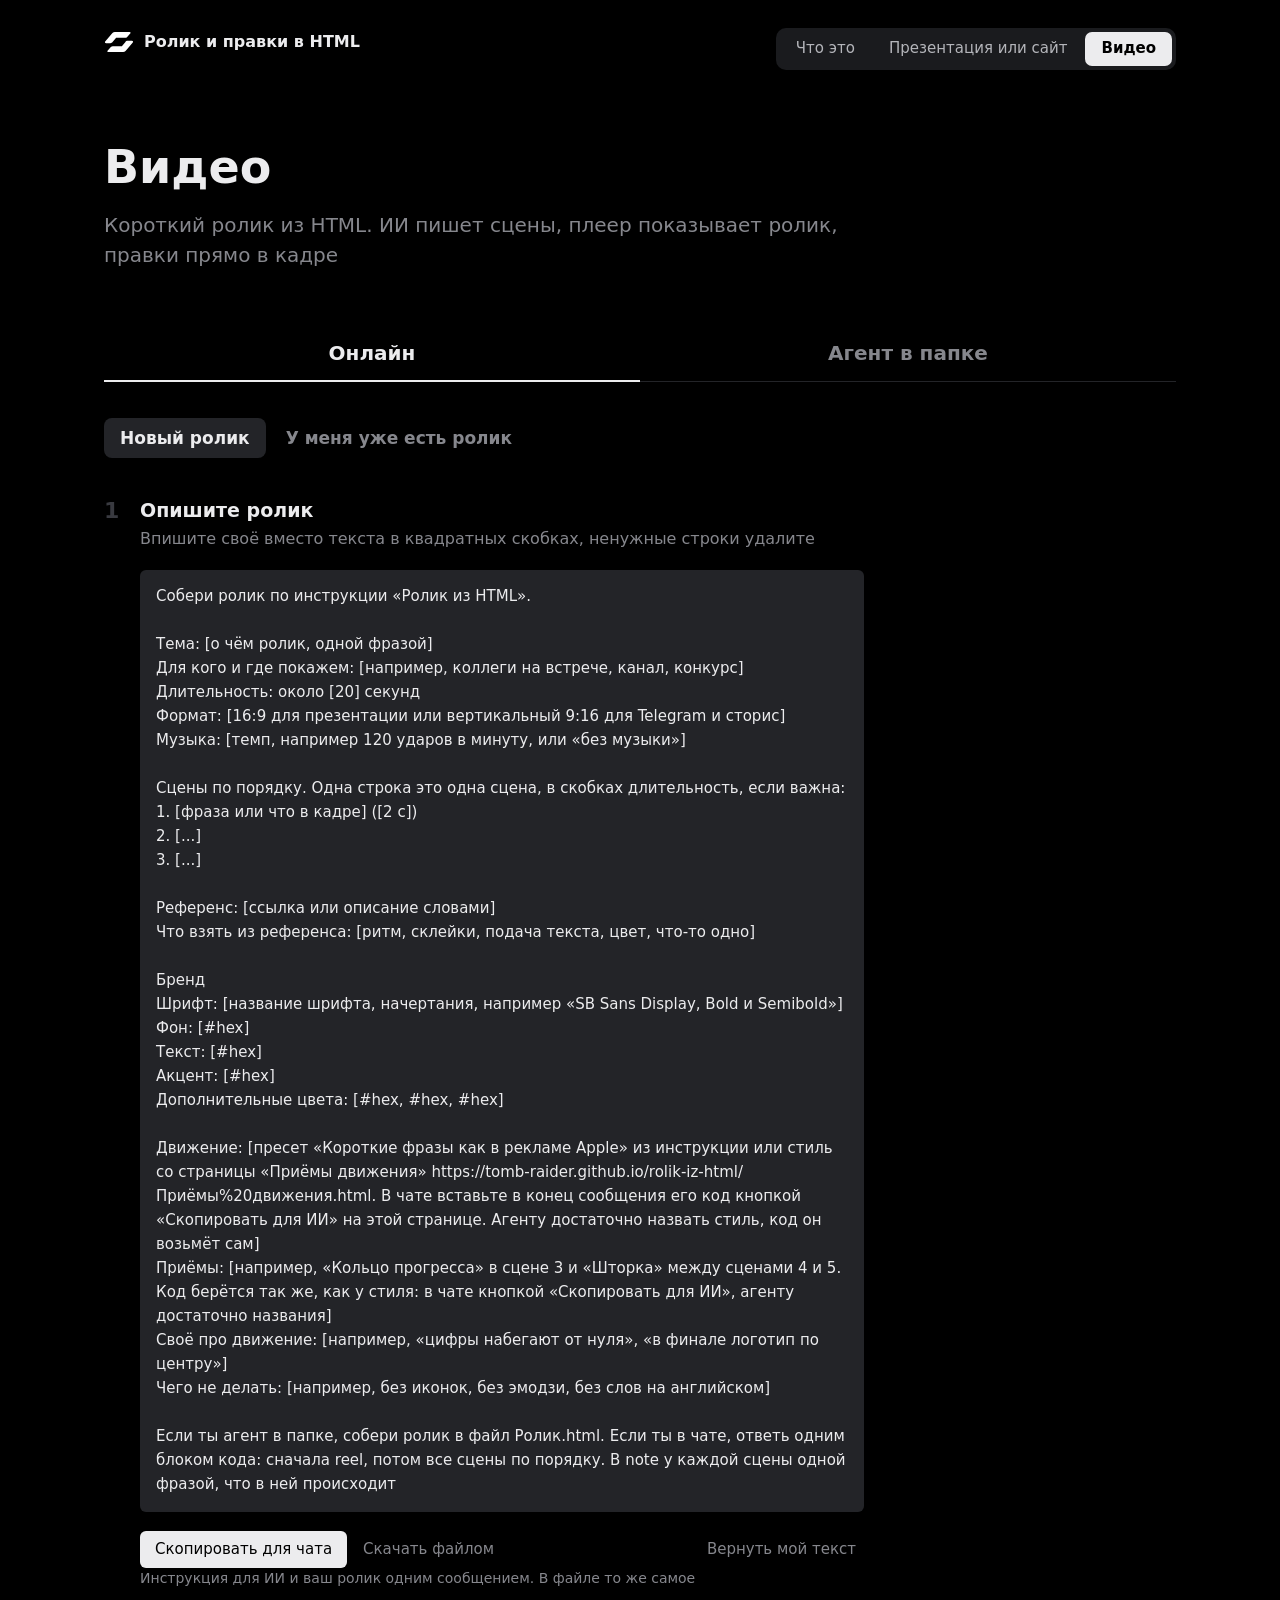
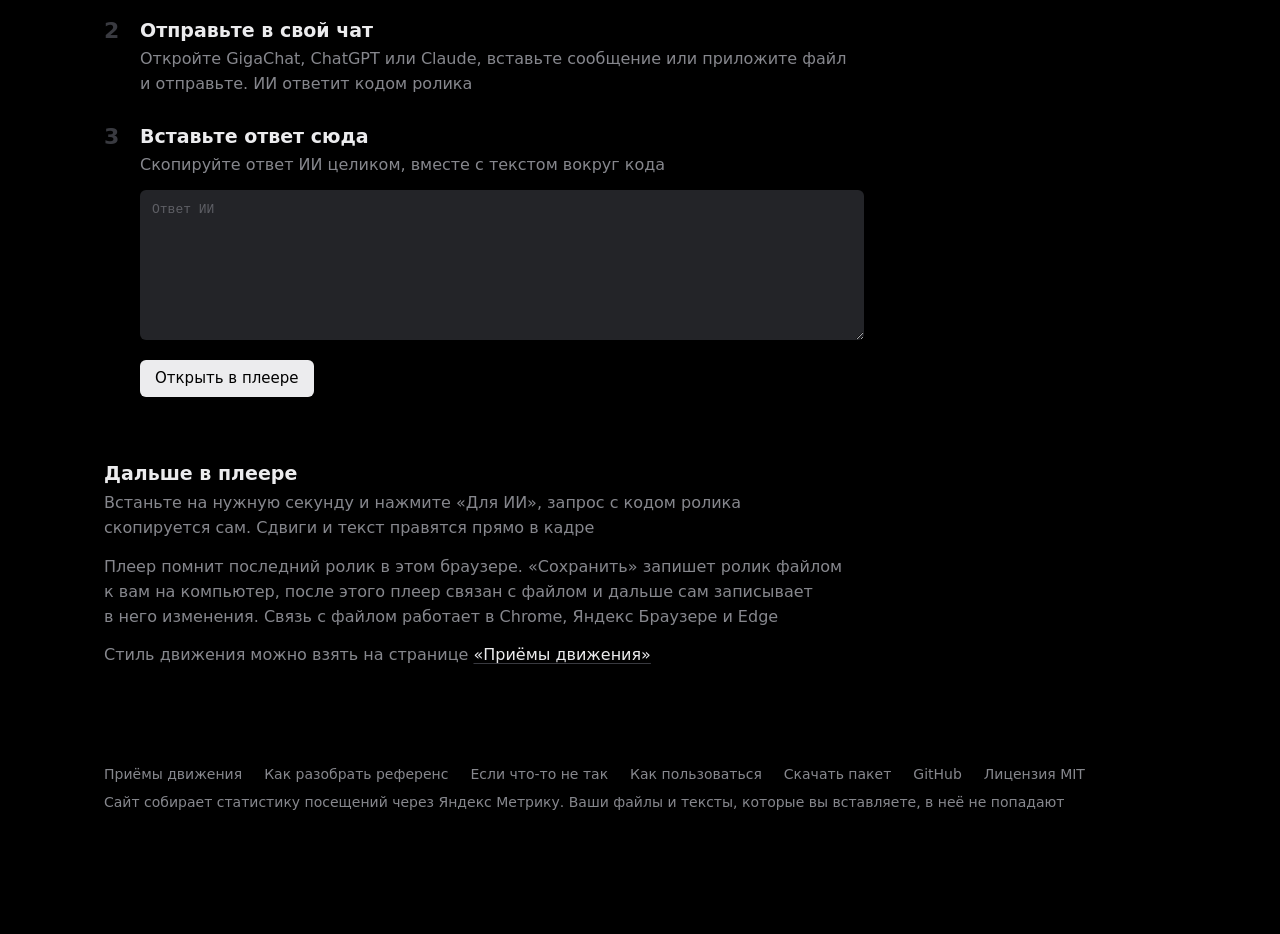
==== Видео.html @ 49406f8f "Плеер: escape вместо символа U+FFFF в регулярке" ====
<!doctype html>
<html lang="ru">
<head>
<meta charset="utf-8">
<meta name="viewport" content="width=device-width, initial-scale=1">
<title>Видео · Ролик и правки в HTML</title>
<link rel="icon" href="favicon.ico" sizes="32x32">
<link rel="icon" href="favicon.svg" type="image/svg+xml">
<!-- Яндекс Метрика: посещения, цели на главных кнопках, Вебвизор без полей ввода и имён файлов (их блоки с классом ym-hide-content).
     Внизу страницы строка о статистике, её требуют условия Метрики. В режим правок и плеер счётчик не ставить -->
<script>
(function(m,e,t,r,i,k,a){m[i]=m[i]||function(){(m[i].a=m[i].a||[]).push(arguments)};m[i].l=1*new Date();for(var j=0;j<document.scripts.length;j++){if(document.scripts[j].src===r){return;}}k=e.createElement(t),a=e.getElementsByTagName(t)[0],k.async=1,k.src=r,a.parentNode.insertBefore(k,a)})(window,document,'script','https://mc.yandex.ru/metrika/tag.js','ym');
ym(114097970,'init',{clickmap:true,trackLinks:true,accurateTrackBounce:true,webvisor:true});
(function(){
  var ID=114097970, GOALS=[
    ['[data-open]','open_files'],
    ['[data-copy-brief],[data-download],[data-copy="instr"]','copy_for_chat'],
    ['[data-copy]','agent_phrase'],
    ['[data-play],[data-pick]','reel_open'],
    ['a[href*="/archive/"]','download_package']];
  document.addEventListener('click',function(e){
    var t=e.target; if(!t||!t.closest) return;
    for(var i=0;i<GOALS.length;i++) if(t.closest(GOALS[i][0])){ ym(ID,'reachGoal',GOALS[i][1]); return }
  },true);
  document.addEventListener('dragstart',function(e){
    if(e.target&&e.target.closest&&e.target.closest('a.bm,[data-bm]')) ym(ID,'reachGoal','bookmark');
  },true);
  document.addEventListener('DOMContentLoaded',function(){
    var foot=document.querySelector('.foot'), box=foot||document.querySelector('.page,.site')||document.body;
    var p=document.createElement(foot?'span':'p');
    p.className='ym-note';
    p.innerHTML='Сайт собирает статистику посещений через <a href="https://yandex.ru/legal/confidential/" style="color:inherit">Яндекс&nbsp;Метрику</a>. Ваши файлы и&nbsp;тексты, которые вы вставляете, в&nbsp;неё не&nbsp;попадают';
    p.style.cssText=foot?'flex-basis:100%':'margin:96px 0 0;font-size:14px;color:var(--ui-mute)';
    box.appendChild(p);
  });
})();
</script>
<link rel="stylesheet" href="site.css?v=202611060423">
</head>
<body>
<div class="site">
  <header class="s-top">
    <a class="s-name" href="index.html"><img src="logo-white.svg" alt="">Ролик и&nbsp;правки в&nbsp;HTML</a>
    <nav class="seg"><a href="index.html">Что это</a><a href="Презентация.html">Презентация или сайт</a><a class="on" href="Видео.html">Видео</a></nav>
  </header>

  <h1>Видео</h1>
  <p class="lead">Короткий ролик из&nbsp;HTML. ИИ пишет сцены, плеер показывает ролик, правки прямо в&nbsp;кадре</p>

  <nav class="tabs"><a class="on" href="#online">Онлайн</a><a href="#agent">Агент в&nbsp;папке</a></nav>

  <!-- Онлайн: сначала выбор пути. Новый ролик: шаблон одним полем, ответ ИИ в плеер. Свой ролик: файл в плеер. Всё делает reel.js -->
  <section data-panel="online" class="on">
    <div class="paths"><button data-way-btn="new" class="on" aria-pressed="true">Новый ролик</button><button data-way-btn="have" aria-pressed="false">У&nbsp;меня уже есть ролик</button></div>

    <div data-way="new">
      <!-- Справа была заглушка записи экрана. Её решение 06.11: вернём вместе с записью, тогда снова обернуть шаги в .split -->
      <div>
        <ol class="steps one">
          <li><span class="n">1</span><div>
            <h3>Опишите ролик</h3>
            <p>Впишите своё вместо текста в&nbsp;квадратных скобках, ненужные строки удалите</p>
            <div class="field tpl"><textarea id="tpl" class="ym-hide-content" spellcheck="true" aria-label="Описание ролика"></textarea></div>
            <div class="row" style="margin-top:12px"><button class="btn" data-copy-brief>Скопировать для чата</button><button class="btn ghost" data-download>Скачать файлом</button><span class="grow"></span><button class="btn ghost" data-reset hidden>Вернуть шаблон</button></div>
            <p class="note">Инструкция для ИИ и&nbsp;ваш ролик одним сообщением. В&nbsp;файле то&nbsp;же самое</p>
          </div></li>
          <li><span class="n">2</span><div>
            <h3>Отправьте в&nbsp;свой чат</h3>
            <p>Откройте GigaChat, ChatGPT или Claude, вставьте сообщение или приложите файл и&nbsp;отправьте. ИИ ответит кодом ролика</p>
          </div></li>
          <li><span class="n">3</span><div>
            <h3>Вставьте ответ сюда</h3>
            <p>Скопируйте ответ ИИ целиком, вместе с&nbsp;текстом вокруг кода</p>
            <div class="field answer"><textarea id="answer" class="ym-hide-content" spellcheck="false" placeholder="Ответ ИИ"></textarea></div>
            <div class="row" style="margin-top:12px"><button class="btn" data-play>Открыть в&nbsp;плеере</button></div>
            <p class="msg" id="answerMsg" aria-live="polite"></p>
          </div></li>
        </ol>
      </div>

      <div class="after">
        <h3>Дальше в&nbsp;плеере</h3>
        <p class="mute">Встаньте на нужную секунду и&nbsp;нажмите «Для ИИ», запрос с&nbsp;кодом ролика скопируется сам. Сдвиги и&nbsp;текст правятся прямо в&nbsp;кадре</p>
        <p class="mute">Плеер помнит последний ролик в&nbsp;этом браузере. «Сохранить» запишет ролик файлом к&nbsp;вам на компьютер, после этого плеер связан с&nbsp;файлом и&nbsp;дальше сам записывает в&nbsp;него изменения. Связь с&nbsp;файлом работает в&nbsp;Chrome, Яндекс Браузере и&nbsp;Edge</p>
        <p class="mute">Стиль движения можно взять на странице <a href="https://tomb-raider.github.io/rolik-iz-html/%D0%9F%D1%80%D0%B8%D1%91%D0%BC%D1%8B%20%D0%B4%D0%B2%D0%B8%D0%B6%D0%B5%D0%BD%D0%B8%D1%8F.html">«Приёмы движения»</a></p>
      </div>
    </div>

    <div data-way="have" hidden>
      <div class="split">
        <div>
          <div class="drop">
            <p class="big">Перетащите сюда файл ролика</p>
            <div class="row"><button class="btn" data-pick>Выбрать файл</button></div>
          </div>
          <p class="msg" id="haveMsg" aria-live="polite"></p>
          <p class="ym-hide-content note" id="last" hidden>Последний открытый ролик: <a href="#"></a></p>
          <p class="note">Это HTML, который сохранил плеер. Файл остаётся в&nbsp;вашем браузере и&nbsp;в&nbsp;интернет не&nbsp;уходит</p>
        </div>
        <ol class="steps side">
          <li><span class="n">1</span><div><h3>Откройте</h3><p>Ролик откроется здесь&nbsp;же, в&nbsp;плеере</p></div></li>
          <li><span class="n">2</span><div><h3>Правьте</h3><p>На паузе нажмите <b>Правки</b> и&nbsp;тяните объекты. Двойной щелчок заходит на&nbsp;слой глубже и&nbsp;в&nbsp;текст, Esc на&nbsp;слой выше. <b>Для ИИ</b> соберёт правки в&nbsp;одно сообщение для чата</p></div></li>
          <li><span class="n">3</span><div><h3>Сохраните</h3><p>Ответ ИИ вставьте кнопкой <b>Код</b>. <b>Сохранить</b> запишет ролик файлом</p></div></li>
        </ol>
      </div>
    </div>
  </section>

  <!-- Агент в папке -->
  <section data-panel="agent">
    <div class="split">
      <div class="agent">
        <p class="mute">Для Claude Code, Codex, Cursor, GigaCode. Отправьте фразу агенту из&nbsp;папки, где будет лежать ролик</p>
        <pre class="phrase">Собери ролик по пакету github.com/Tomb-Raider/rolik-iz-html. Скачай его через git clone и сделай всё по его «Инструкции для ИИ». Ролик положи в Ролик.html и открой его в браузере. О чём ролик, напишу следующим сообщением</pre>
        <button class="btn" data-copy>Скопировать фразу</button>
      </div>
      <ol class="steps side">
        <li><span class="n">1</span><div><h3>Отправьте фразу</h3><p>Агент скачает пакет и&nbsp;прочитает инструкцию</p></div></li>
        <li><span class="n">2</span><div><h3>Опишите ролик</h3><p>Заполните шаблон на вкладке «Онлайн», нажмите «Скопировать&nbsp;для&nbsp;чата» и&nbsp;отправьте агенту вторым сообщением. Агенту подходит то&nbsp;же, что и&nbsp;чату</p></div></li>
        <li><span class="n">3</span><div><h3>Смотрите в&nbsp;плеере</h3><p>Агент соберёт Ролик.html и&nbsp;откроет его. Нажмите «Связать с&nbsp;файлом», и&nbsp;правки агента будут появляться сами</p></div></li>
      </ol>
    </div>
  </section>

  <div class="foot">
    <a href="https://tomb-raider.github.io/rolik-iz-html/%D0%9F%D1%80%D0%B8%D1%91%D0%BC%D1%8B%20%D0%B4%D0%B2%D0%B8%D0%B6%D0%B5%D0%BD%D0%B8%D1%8F.html">Приёмы движения</a>
    <a href="https://tomb-raider.github.io/rolik-iz-html/%D0%9A%D0%B0%D0%BA%20%D1%80%D0%B0%D0%B7%D0%BE%D0%B1%D1%80%D0%B0%D1%82%D1%8C%20%D1%80%D0%B5%D1%84%D0%B5%D1%80%D0%B5%D0%BD%D1%81.html">Как разобрать референс</a>
    <a href="https://tomb-raider.github.io/rolik-iz-html/%D0%95%D1%81%D0%BB%D0%B8%20%D1%87%D1%82%D0%BE-%D1%82%D0%BE%20%D0%BD%D0%B5%20%D1%82%D0%B0%D0%BA.html">Если что-то не так</a>
    <a href="https://github.com/Tomb-Raider/rolik-iz-html/blob/main/%D0%9A%D0%B0%D0%BA%20%D0%BF%D0%BE%D0%BB%D1%8C%D0%B7%D0%BE%D0%B2%D0%B0%D1%82%D1%8C%D1%81%D1%8F.md">Как пользоваться</a>
    <a href="https://github.com/Tomb-Raider/rolik-iz-html/archive/refs/heads/main.zip">Скачать пакет</a>
    <a href="https://github.com/Tomb-Raider/rolik-iz-html">GitHub</a>
    <span>Лицензия MIT</span>
  </div>
</div>
<input type="file" id="reelIn" accept=".html,.htm,image/*,font/*,.woff,.woff2,.ttf,.otf" multiple hidden>
<div id="drop">Отпустите, чтобы открыть ролик</div>
<script src="site.js?v=202611060423"></script>
<script src="reel.js?v=202611060423"></script>
</body>
</html>
---- site.css ----
/* Общий сайт двух пакетов, вариант Б (макет 04.11): сначала выбор «Презентация или сайт» или «Видео»,
   на странице каждого оба способа, онлайн и агент в папке. Фон чёрный, шрифты SB Sans, установленные на компьютере */
@font-face { font-family: "SB Sans Text"; font-weight: 400; src: local("SBSansText-Regular"), local("SB Sans Text Regular"); }
@font-face { font-family: "SB Sans Text"; font-weight: 500; src: local("SBSansText-Medium"), local("SB Sans Text Medium"); }
@font-face { font-family: "SB Sans Text"; font-weight: 600; src: local("SBSansText-Semibold"), local("SB Sans Text Semibold"); }
@font-face { font-family: "SB Sans Display Extended"; font-weight: 600; src: local("SBSansDisplay-ExtendedSemibold"), local("SB Sans Display Extended Semibold"); }
:root {
  --ui-bg: #000000; --ui-fg: #ECECEE; --ui-mute: #86878D; --ui-line: #232428; --ui-line2: #393A40;
  --tile: #111214; --blue: #3D7CFF; --pink: #FF3D8B;
  --mono: ui-monospace, SFMono-Regular, Menlo, Consolas, monospace;
  --display: "SB Sans Display Extended", "SB Sans Text", system-ui, -apple-system, "Segoe UI", Roboto, Arial, sans-serif;
}
* { box-sizing: border-box; }
html { background: var(--ui-bg); color: var(--ui-fg); }
body {
  margin: 0; background: var(--ui-bg); color: var(--ui-fg);
  font: 16px/1.55 "SB Sans Text", system-ui, -apple-system, "Segoe UI", Roboto, Arial, sans-serif;
  -webkit-font-smoothing: antialiased;
}
button { font: inherit; }

.site { max-width: 1120px; margin: 0 auto; padding: 28px 24px 120px; }
.s-top { display: flex; flex-wrap: wrap; align-items: baseline; justify-content: space-between; gap: 8px 24px; margin-bottom: 72px; }
.s-name { display: inline-flex; align-items: center; gap: 10px; color: var(--ui-fg); font-weight: 600; text-decoration: none; }
.s-name img { display: block; width: auto; height: 22px; }

/* Открыть свою папку: что открылось, список страниц, затемнение при перетаскивании (open.js) */
#picked { margin: 14px 0 0; }
#picked:empty { display: none; }
#picked p { margin: 0 0 6px; }
#picked ul { list-style: none; padding: 0; margin: 8px 0 0; }
#picked li { margin: 0 0 6px; }
#picked li a { font-weight: 600; }
#picked .warn { color: #F2C14E; }
#drop { position: fixed; inset: 0; z-index: 20; display: none; align-items: center; justify-content: center;
  background: rgba(18, 19, 22, .86); font: 600 28px/1.2 var(--display); pointer-events: none; }
#drop.on { display: flex; }
/* Вкладки сегментами: «Что это», «Презентация или сайт», «Видео» */
.seg { display: inline-flex; gap: 2px; padding: 4px; border-radius: 10px; background: #1A1B1E; font-size: 15px; }
.seg a { padding: 7px 16px; border-radius: 7px; color: #B4B5BA; text-decoration: none; text-align: center; line-height: 1.3; }
.seg a:hover { color: var(--ui-fg); }
.seg a.on { background: var(--ui-fg); color: var(--ui-bg); font-weight: 600; }

h1, h2 { font-family: var(--display); font-weight: 600; letter-spacing: 0; }
h1 { margin: 0 0 18px; font-size: 46px; line-height: 1.1; }
h2 { margin: 96px 0 12px; font-size: 28px; line-height: 1.2; scroll-margin-top: 24px; }
h3 { margin: 0 0 6px; font-size: 19px; line-height: 1.3; font-weight: 600; }
p { margin: 0 0 14px; max-width: 740px; }
a { color: var(--ui-fg); text-underline-offset: 3px; text-decoration-color: var(--ui-line2); }
.lead { max-width: 760px; margin: 0 0 20px; font-size: 20px; line-height: 1.5; color: var(--ui-mute); }
.mute { color: var(--ui-mute); }

.btn { appearance: none; display: inline-block; border: 0; border-radius: 6px; padding: 8px 15px; cursor: pointer; background: var(--ui-fg); color: var(--ui-bg); font-size: 15px; line-height: 1.4; text-decoration: none; }
.btn:hover { opacity: .9; }
.btn.ghost { background: none; color: var(--ui-mute); padding: 8px 8px; }
.btn.ghost:hover { color: var(--ui-fg); }
.row { display: flex; flex-wrap: wrap; align-items: center; gap: 6px 8px; }
/* Кнопка видом как ссылка: «Скопировать инструкцию для ИИ» */
button.link { appearance: none; border: 0; padding: 0; background: none; color: var(--ui-fg); font: inherit; cursor: pointer; text-decoration: underline; text-decoration-color: var(--ui-line2); text-underline-offset: 3px; }
button.link:hover { text-decoration-color: var(--ui-fg); }

.pair { display: grid; grid-template-columns: 1fr 1fr; gap: 48px 32px; margin: 48px 0 0; }
.pair h2 { margin: 18px 0 8px; font-size: 26px; }
.pair .row { justify-content: flex-end; }

/* Полезные материалы: название ссылкой и строка, что внутри */
.links { display: grid; grid-template-columns: repeat(3, 1fr); gap: 32px 32px; margin-top: 28px; }
.links a { display: block; text-decoration: none; }
.links b { display: block; margin-bottom: 6px; font-size: 18px; font-weight: 600; color: var(--ui-fg); text-decoration: underline; text-decoration-color: var(--ui-line2); text-underline-offset: 4px; }
.links a:hover b { text-decoration-color: var(--ui-fg); }
.links span { display: block; color: var(--ui-mute); font-size: 15px; line-height: 1.5; }
/* У «Как пользоваться», «Скачать пакет» и «GitHub» по ссылке на каждый пакет */
.links div b { text-decoration: none; }
.links .two { display: flex; flex-wrap: wrap; gap: 4px 20px; margin-top: 8px; }
.links .two a { display: inline; color: var(--ui-fg); font-size: 15px; text-decoration: underline; text-decoration-color: var(--ui-line2); text-underline-offset: 4px; }
.links .two a:hover { text-decoration-color: var(--ui-fg); }

h2.far { margin-top: 168px; }

/* Табы способов на всю ширину: «Онлайн», «Агент в папке», «Сайт в интернете» */
.tabs { display: grid; grid-auto-flow: column; grid-auto-columns: 1fr; margin: 56px 0 48px; box-shadow: inset 0 -1px 0 var(--ui-line); }
.tabs a { padding: 14px 4px 16px; color: var(--ui-mute); font: 600 20px/1.3 var(--display); text-align: center; text-decoration: none; }
.tabs a:hover { color: var(--ui-fg); }
.tabs a.on { color: var(--ui-fg); box-shadow: inset 0 -2px 0 var(--ui-fg); }
[data-panel] { display: none; }
[data-panel].on { display: block; }

/* Две колонки: слева дело (куда перетащить, поля), справа шаги или запись экрана */
.split { display: grid; grid-template-columns: minmax(0, 1.15fr) minmax(0, 1fr); gap: 48px 56px; align-items: start; }
.split .side { position: sticky; top: 24px; }

/* Шаги с номером: что будет, по порядку */
.steps { margin: 0; padding: 0; list-style: none; }
.steps li { display: grid; grid-template-columns: 36px 1fr; margin: 0 0 28px; }
.steps .n { font: 600 22px/1.2 var(--display); color: var(--ui-line2); }
.steps h3 { margin-bottom: 4px; }
.steps p { margin: 0; color: var(--ui-mute); }
.steps .or { margin-top: 10px; }
.steps.one { max-width: 760px; }   /* шаги без правой колонки, пока нет записи экрана */
.steps b { color: var(--ui-fg); font-weight: 600; }
.ws-tools .btn { margin-left: 6px; padding: 7px 14px; background: var(--ui-fg); color: var(--ui-bg); }
.ws-tools .btn:hover { background: var(--ui-fg); color: var(--ui-bg); opacity: .9; }

.drop { display: flex; flex-direction: column; align-items: center; justify-content: center; min-height: 360px; padding: 36px 24px; border-radius: 12px; background: var(--tile); color: var(--ui-mute); text-align: center; }
.drop .big { margin: 0 0 18px; color: var(--ui-fg); font: 600 22px/1.3 var(--display); }
.drop .row { justify-content: center; }
.note { margin-top: 14px; font-size: 14px; color: var(--ui-mute); }

/* Поля: шаблон ролика и ответ ИИ */
.field { margin: 12px 0 0; }
.field label { display: block; margin: 0 0 6px; font-size: 14px; color: var(--ui-mute); }
.field input, .field textarea, .field select { width: 100%; border: 0; border-radius: 6px; background: var(--ui-line); color: var(--ui-fg); padding: 10px 12px; font: inherit; resize: vertical; }
.field input::placeholder, .field textarea::placeholder { color: #5E5F65; }
.field select { appearance: none; cursor: pointer; }
.answer textarea { min-height: 150px; font: 13px/1.5 var(--mono); }

/* Видео, вкладка «Онлайн»: выбор пути, шаблон одним полем, сообщения под кнопками (reel.js) */
.paths { display: flex; flex-wrap: wrap; gap: 4px; margin: -12px 0 40px; }
.paths button { appearance: none; border: 0; border-radius: 8px; background: none; color: var(--ui-mute); padding: 9px 16px; font-size: 17px; font-weight: 600; line-height: 1.3; cursor: pointer; }
.paths button:hover { color: var(--ui-fg); }
.paths button.on { background: var(--ui-line); color: var(--ui-fg); }
[data-way][hidden] { display: none; }
.tpl { margin-top: 18px; }
.tpl textarea { min-height: 240px; padding: 14px 16px; font-size: 15px; line-height: 1.6; resize: none; overflow: hidden; }
.row .grow { flex: 1; }
.msg { margin: 12px 0 0; color: #F2C14E; }
.msg:empty { display: none; }
.msg a { color: inherit; }
@media (max-width: 640px) {
  .paths { flex-wrap: nowrap; gap: 2px; margin: -16px 0 32px; }
  .paths button { padding: 8px 11px; font-size: 15px; white-space: nowrap; }
  .tpl textarea { max-height: 64vh; padding: 12px 14px; overflow: auto; }
}
/* Заглушка записи экрана, сейчас не стоит на странице. Вернётся вместе с записью */
.rec { display: flex; align-items: center; justify-content: center; aspect-ratio: 16 / 10; padding: 24px; border-radius: 12px; background: var(--tile); color: var(--ui-mute); text-align: center; font-size: 15px; }
.after { margin-top: 64px; }
.fmt { display: flex; flex-wrap: wrap; gap: 2px; }
.fmt button { appearance: none; border: 0; border-radius: 6px; background: none; color: var(--ui-mute); padding: 7px 12px; cursor: pointer; }
.fmt button.on { background: var(--ui-line); color: var(--ui-fg); }
.bm { display: inline-block; padding: 7px 14px; border-radius: 6px; background: var(--ui-line); color: var(--ui-fg); text-decoration: none; font-size: 15px; cursor: grab; }
pre.phrase { max-width: 760px; margin: 10px 0 10px; padding: 16px 18px; border-radius: 8px; background: var(--ui-line); font: 14px/1.55 var(--mono); white-space: pre-wrap; overflow-wrap: anywhere; }
.agent { max-width: 760px; margin-top: 28px; }
.foot { display: flex; flex-wrap: wrap; gap: 6px 22px; margin-top: 96px; font-size: 14px; color: var(--ui-mute); }
.foot a { color: var(--ui-mute); text-decoration: none; }
.foot a:hover { color: var(--ui-fg); }

/* Живые примеры. Режим правок: блок едет и прилипает к краю заголовка. Ролик: пресет Apple, его рисует site.js */
.ex { position: relative; overflow: hidden; aspect-ratio: 16 / 9; border-radius: 4px; background: #0B0D10; container-type: inline-size; }
.ex-bar { position: absolute; left: 0; bottom: 0; height: 2px; width: 0; background: rgba(255, 255, 255, .3); }

.sl { position: absolute; inset: 0; background: #F2F2F4; color: #16171A; }
.sl-t { position: absolute; left: 8%; top: 11%; font: 600 5cqw/1.1 var(--display); }
.sl-img { position: absolute; left: 8%; top: 32%; width: 34%; height: 46%; border-radius: 1cqw; background: #8FB4FF; outline: .35cqw solid var(--blue); outline-offset: .5cqw; animation: slmove 6s infinite ease-in-out; }
@keyframes slmove { 0%, 14% { left: 17%; } 44% { left: 9%; } 50%, 80% { left: 8%; } 100% { left: 17%; } }
.sl-guide { position: absolute; left: calc(8% - .15cqw); top: 5%; bottom: 5%; width: .3cqw; background: var(--pink); opacity: 0; animation: guide 6s infinite; }
@keyframes guide { 0%, 47% { opacity: 0; } 50%, 78% { opacity: 1; } 82%, 100% { opacity: 0; } }
.sl-txt { position: absolute; left: 52%; top: 34%; width: 38%; height: 2.6cqw; border-radius: .6cqw; background: #C9CBD1; }
.sl-txt.s2 { top: 44%; width: 30%; }
.sl-txt.s3 { top: 54%; width: 34%; }
.sl-bar { position: absolute; left: 50%; bottom: 5%; transform: translateX(-50%); display: flex; gap: 2.4cqw; padding: 1.3cqw 2.6cqw; border-radius: 99px; background: #17181B; color: #ECECEE; font: 500 1.9cqw/1 "SB Sans Text", system-ui, sans-serif; white-space: nowrap; }
.sl-bar b { font-weight: 600; }

/* Пример на главной: три курсора правят слайд одновременно, круг 8 с.
   Синий тянет картинку к краю заголовка, зелёный правит заголовок, оранжевый оставляет замечание */
.demo { --a: #3D7CFF; --b: #1FA855; --c: #FF7A1A; }
.demo .sl-t { white-space: nowrap; }
.demo .t-old { animation: t-old 8s infinite; border-radius: .4cqw; }
.demo .t-new { position: absolute; left: 0; top: 0; opacity: 0; animation: t-new 8s infinite; }
.demo .caret { display: inline-block; width: .3cqw; height: 1em; margin-left: .3cqw; vertical-align: -0.12em; background: var(--b); animation: caret 8s infinite; }
@keyframes t-old { 0%, 17% { opacity: 1; background: transparent; } 18%, 27% { opacity: 1; background: rgba(31, 168, 85, .28); } 27.5%, 92% { opacity: 0; } 94%, 100% { opacity: 1; background: transparent; } }
@keyframes t-new { 0%, 27% { opacity: 0; } 27.5%, 92% { opacity: 1; } 94%, 100% { opacity: 0; } }
@keyframes caret { 0%, 27% { opacity: 0; } 27.5%, 31% { opacity: 1; } 32%, 35% { opacity: 0; } 36%, 40% { opacity: 1; } 41%, 100% { opacity: 0; } }

.demo .sl-img { outline-color: transparent; animation: demo-move 8s infinite ease-in-out, demo-sel 8s infinite; }
@keyframes demo-move { 0%, 10% { left: 17%; } 26% { left: 9%; } 27.5%, 92% { left: 8%; } 100% { left: 17%; } }
@keyframes demo-sel { 0%, 7% { outline-color: transparent; } 8%, 32% { outline-color: var(--a); } 33%, 100% { outline-color: transparent; } }
.demo .sl-guide { animation: demo-guide 8s infinite; }
@keyframes demo-guide { 0%, 27% { opacity: 0; } 27.5%, 44% { opacity: 1; } 47%, 100% { opacity: 0; } }

.demo .sl-txt.s2 { outline: .3cqw solid transparent; outline-offset: .5cqw; animation: demo-mark 8s infinite; }
@keyframes demo-mark { 0%, 32% { outline-color: transparent; } 32.5%, 92% { outline-color: var(--c); } 94%, 100% { outline-color: transparent; } }
.sl-note { position: absolute; left: 84%; top: 42.5%; padding: .7cqw 1.2cqw; border-radius: 1cqw 1cqw 1cqw .2cqw; background: var(--c); color: #fff; font: 600 1.7cqw/1 "SB Sans Text", system-ui, sans-serif; opacity: 0; transform-origin: 0 0; animation: demo-note 8s infinite; }
@keyframes demo-note { 0%, 33% { opacity: 0; transform: scale(.6); } 35%, 92% { opacity: 1; transform: none; } 94%, 100% { opacity: 0; } }

.cur { position: absolute; z-index: 3; width: 2.6cqw; height: 2.6cqw; }
.cur svg { display: block; width: 100%; height: 100%; overflow: visible; }
.cur path { stroke: #fff; stroke-width: 1.2; stroke-linejoin: round; }
.cur em { position: absolute; left: 1.9cqw; top: 2.1cqw; padding: .45cqw .8cqw; border-radius: .6cqw; color: #fff; font: 600 1.45cqw/1 "SB Sans Text", system-ui, sans-serif; font-style: normal; white-space: nowrap; }
.cur-a path { fill: var(--a); } .cur-a em { background: var(--a); }
.cur-b path { fill: var(--b); } .cur-b em { background: var(--b); }
.cur-c path { fill: var(--c); } .cur-c em { background: var(--c); }
.cur-a { animation: cur-a 8s infinite ease-in-out; }
.cur-b { animation: cur-b 8s infinite ease-in-out; }
.cur-c { animation: cur-c 8s infinite ease-in-out; }
.cur-a svg { animation: press-a 8s infinite; }
.cur-b svg { animation: press-b 8s infinite; }
.cur-c svg { animation: press-c 8s infinite; }
@keyframes cur-a { 0% { left: 58%; top: 92%; } 8%, 10% { left: 31%; top: 56%; } 26% { left: 23%; top: 56%; } 27.5%, 32% { left: 22%; top: 56%; } 45%, 90% { left: 45%; top: 64%; } 100% { left: 58%; top: 92%; } }
@keyframes press-a { 0%, 9% { transform: none; } 10%, 27.5% { transform: scale(.82); } 29%, 100% { transform: none; } }
@keyframes cur-b { 0% { left: 92%; top: 6%; } 15%, 27.5% { left: 34%; top: 15%; } 45%, 90% { left: 56%; top: 24%; } 100% { left: 92%; top: 6%; } }
@keyframes press-b { 0%, 16% { transform: none; } 16.5% { transform: scale(.82); } 17% { transform: none; } 17.5% { transform: scale(.82); } 18%, 100% { transform: none; } }
@keyframes cur-c { 0% { left: 96%; top: 78%; } 30%, 33% { left: 70%; top: 45%; } 50%, 90% { left: 86%; top: 70%; } 100% { left: 96%; top: 78%; } }
@keyframes press-c { 0%, 32% { transform: none; } 32.5% { transform: scale(.82); } 33.5%, 100% { transform: none; } }

.sl-bar .cnt { position: relative; display: inline-block; min-width: 2.2cqw; padding: 0 .5cqw; border-radius: 99px; background: #2E2F34; text-align: center; }
.sl-bar .cnt i { font-style: normal; opacity: 0; }
.sl-bar .cnt .n0 { position: relative; animation: n0 8s infinite; }
.sl-bar .cnt .n2, .sl-bar .cnt .n3 { position: absolute; left: 0; right: 0; }
.sl-bar .cnt .n2 { animation: n2 8s infinite; }
.sl-bar .cnt .n3 { animation: n3 8s infinite; }
@keyframes n0 { 0%, 27% { opacity: 1; } 27.5%, 92% { opacity: 0; } 94%, 100% { opacity: 1; } }
@keyframes n2 { 0%, 27% { opacity: 0; } 27.5%, 32% { opacity: 1; } 32.5%, 100% { opacity: 0; } }
@keyframes n3 { 0%, 32% { opacity: 0; } 32.5%, 92% { opacity: 1; } 94%, 100% { opacity: 0; } }

/* Пример ролика: пресет «Короткие фразы как в рекламе Apple». Строки рисует site.js по времени, как плеер */
.ex-apple .line { position: absolute; inset: 0; display: flex; align-items: center; justify-content: center; color: #fff;
  font: 600 7.4cqw/1.25 var(--display); letter-spacing: -0.015em; white-space: nowrap; }
.ex-apple .add { display: flex; justify-content: flex-end; overflow: hidden; }
.ex-apple .add > span { flex: none; }

/* Окно работы: так откроется страница или ролик после «Открыть папку» и «Вставить ответ ИИ» */
.ws { max-width: 1120px; margin: 0 auto; padding: 18px 24px 64px; }
.ws-top { display: flex; flex-wrap: wrap; align-items: center; justify-content: space-between; gap: 8px 16px; margin-bottom: 18px; font-size: 14px; color: var(--ui-mute); }
.ws-top b { color: var(--ui-fg); font-weight: 600; font-size: 15px; }
.ws-tools { display: flex; flex-wrap: wrap; gap: 2px 4px; align-items: center; }
.ws-tools button, .ws-tools a { appearance: none; border: 0; background: none; color: var(--ui-mute); padding: 6px 8px; border-radius: 6px; cursor: pointer; text-decoration: none; }
.ws-tools button:hover, .ws-tools a:hover { color: var(--ui-fg); background: var(--ui-line); }
.ws .ex { max-width: 960px; margin: 0 auto; }
.ws-cap { display: flex; flex-wrap: wrap; justify-content: center; gap: 2px 4px; width: fit-content; max-width: 100%; margin: 20px auto 0; padding: 6px 10px; border-radius: 22px; background: #17181B; font-size: 14px; }
.ws-cap button { appearance: none; border: 0; background: none; color: var(--ui-mute); padding: 6px 9px; border-radius: 14px; cursor: pointer; }
.ws-cap button:hover { color: var(--ui-fg); background: var(--ui-line); }
.ws-cap .main { color: var(--ui-fg); }
.ws-cap .name { color: var(--ui-fg); font-weight: 600; padding: 6px 9px; }
.tl { position: relative; display: flex; gap: 3px; max-width: 960px; margin: 14px auto 0; }
.tl i { flex: 1; padding: 8px 10px; border-radius: 4px; background: var(--ui-line); color: var(--ui-mute); font-style: normal; font-size: 13px; }
.tl .head { position: absolute; top: -5px; bottom: -5px; left: 0; width: 2px; padding: 0; background: #fff; }
.ws-note { max-width: 960px; margin: 14px auto 0; font-size: 14px; color: var(--ui-mute); }

.toast { position: fixed; left: 50%; bottom: 24px; z-index: 10; transform: translate(-50%, 12px); max-width: min(560px, calc(100vw - 32px)); padding: 11px 16px; border-radius: 8px; background: #2A2B30; color: var(--ui-fg); font-size: 14px; opacity: 0; pointer-events: none; transition: opacity .2s, transform .2s; }
.toast.on { opacity: 1; transform: translate(-50%, 0); }

@media (max-width: 640px) {
  .site { padding: 20px 16px 96px; }
  .ws { padding: 16px 16px 48px; }
  .s-top { margin-bottom: 44px; }
  h1 { font-size: 34px; }
  h2 { font-size: 25px; margin-top: 72px; }
  .lead { font-size: 18px; }
  .pair { grid-template-columns: 1fr; }
  .pair .row { justify-content: flex-start; }
  .links { grid-template-columns: 1fr; gap: 24px; }
  .seg { display: flex; width: 100%; font-size: 14px; }
  .seg a { flex: 1; padding: 7px 8px; }
  h2.far { margin-top: 112px; }
  .tabs a { font-size: 15px; padding: 12px 2px 14px; }
  .split { grid-template-columns: 1fr; }
  .split .side { position: static; }
  .drop { min-height: 220px; }
}
@media (min-width: 641px) and (max-width: 900px) {
  .links { grid-template-columns: 1fr 1fr; }
}
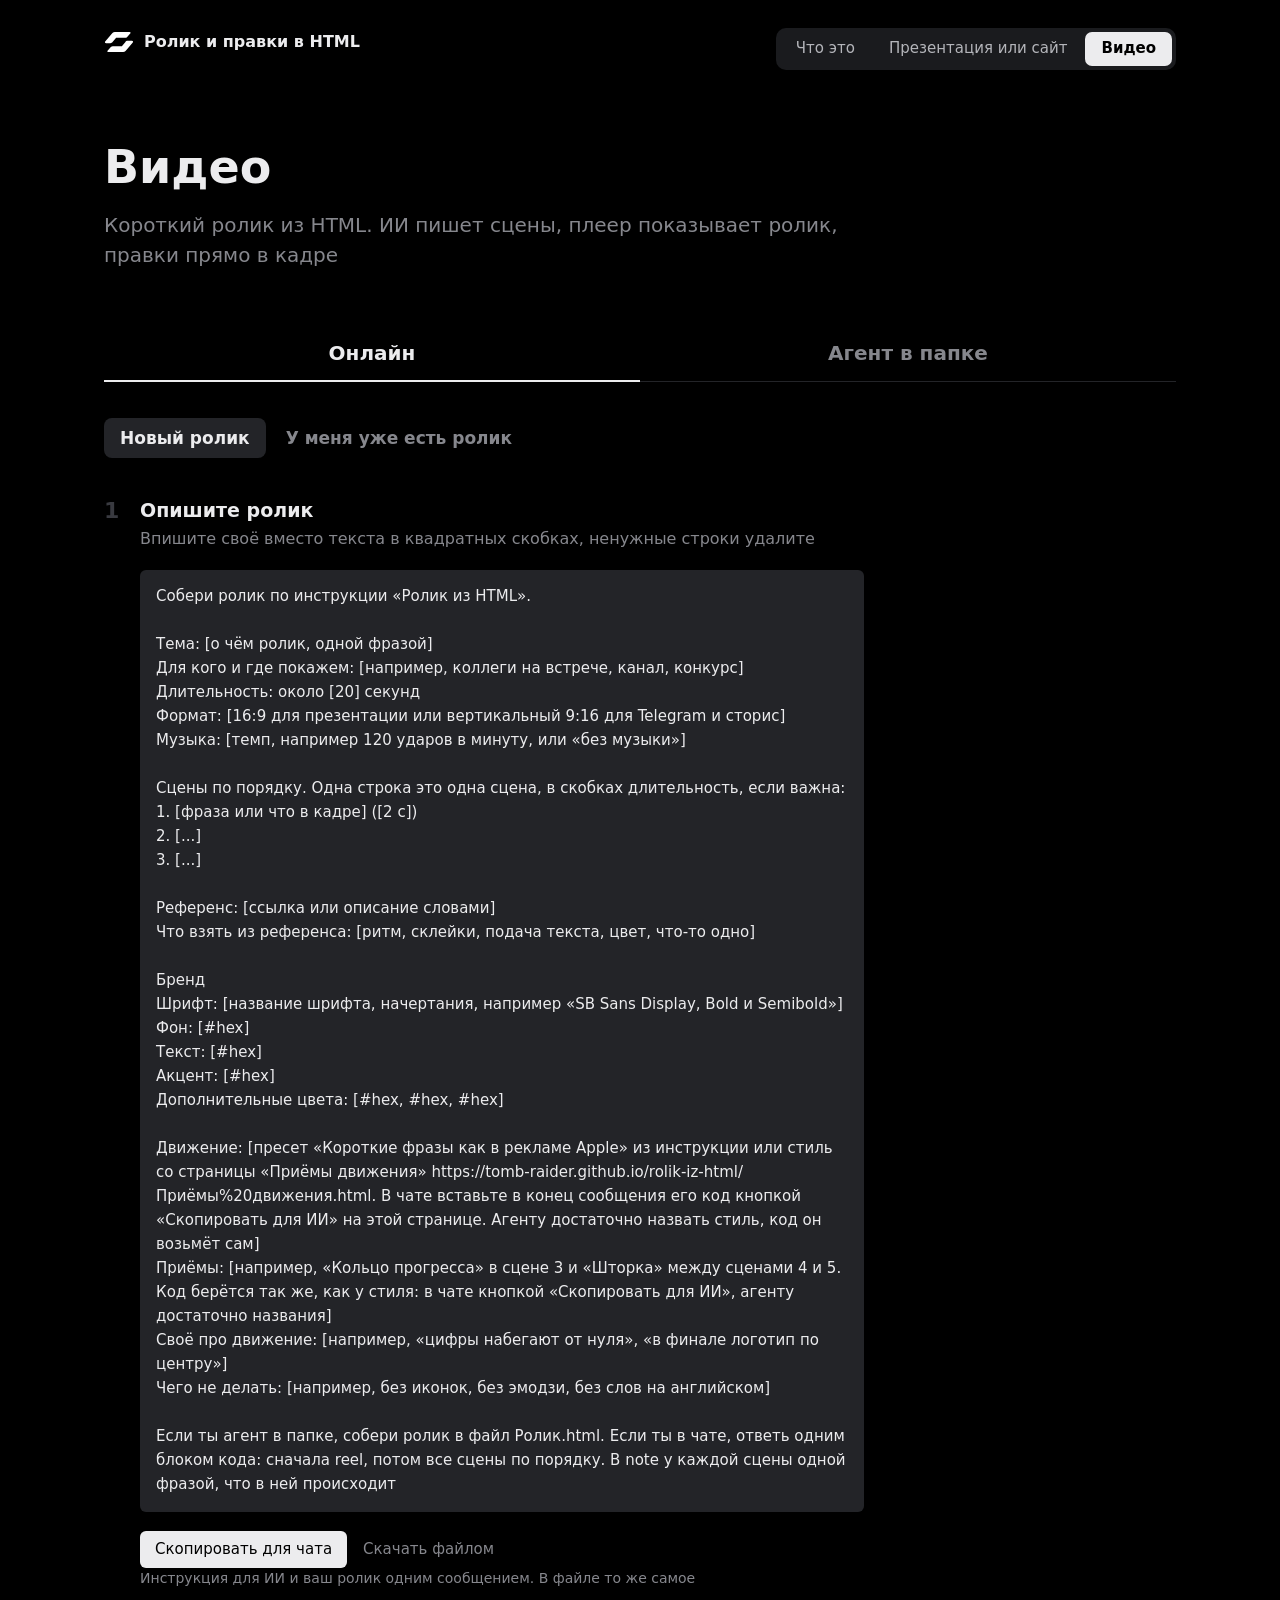
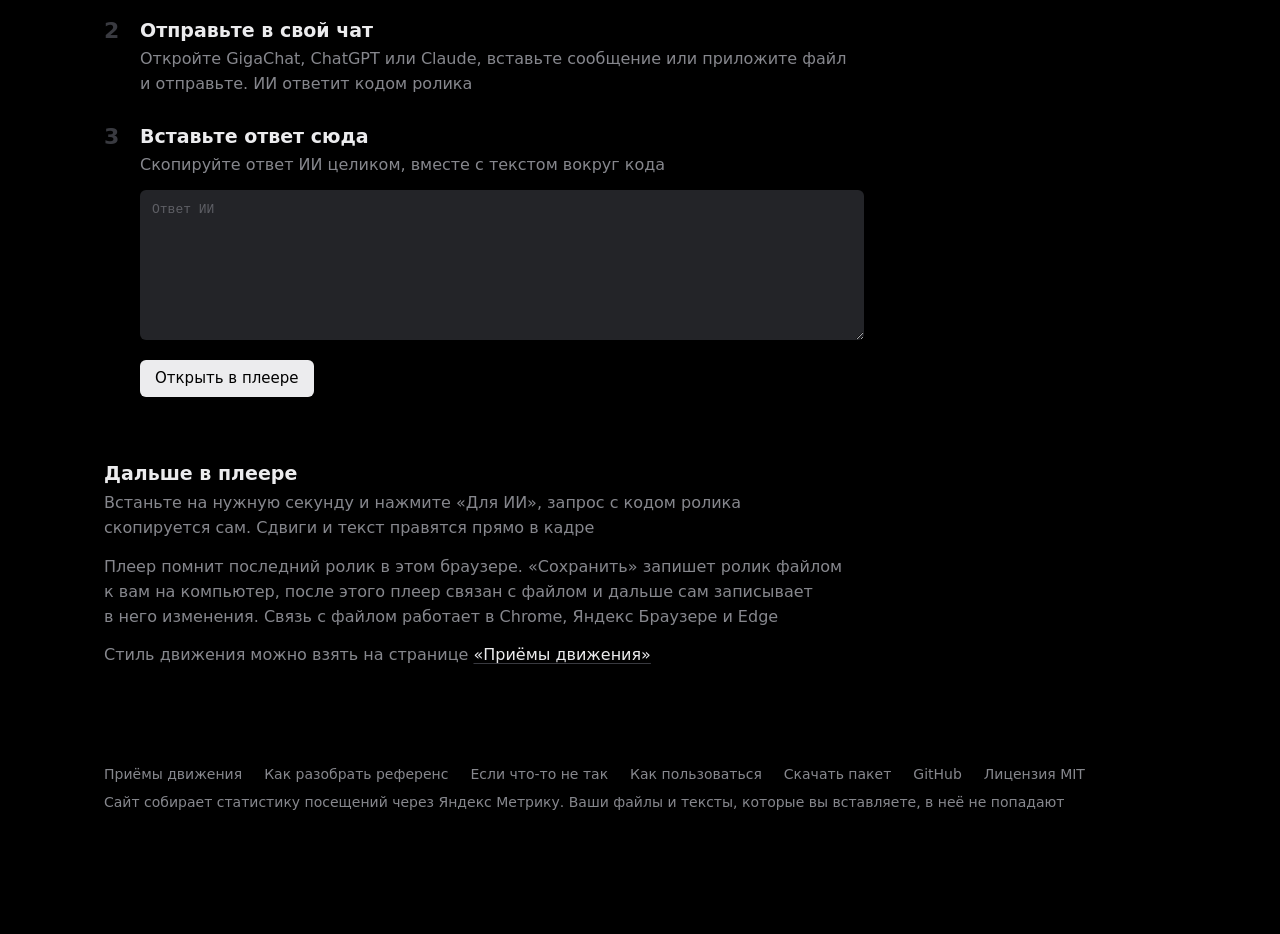
==== commit b57e98e2: "Доделки по перепроверке: скрытые кнопки не видны, закладка без ложного сообщения, свежие плеер и реж" ====
--- a/Видео.html
+++ b/Видео.html
@@ -35,7 +35,7 @@
   });
 })();
 </script>
-<link rel="stylesheet" href="site.css?v=202611060423">
+<link rel="stylesheet" href="site.css?v=202611060539">
 </head>
 <body>
 <div class="site">
@@ -134,7 +134,7 @@
 </div>
 <input type="file" id="reelIn" accept=".html,.htm,image/*,font/*,.woff,.woff2,.ttf,.otf" multiple hidden>
 <div id="drop">Отпустите, чтобы открыть ролик</div>
-<script src="site.js?v=202611060423"></script>
-<script src="reel.js?v=202611060423"></script>
+<script src="site.js?v=202611060539"></script>
+<script src="reel.js?v=202611060539"></script>
 </body>
 </html>
--- a/site.css
+++ b/site.css
@@ -11,6 +11,8 @@
   --display: "SB Sans Display Extended", "SB Sans Text", system-ui, -apple-system, "Segoe UI", Roboto, Arial, sans-serif;
 }
 * { box-sizing: border-box; }
+/* Атрибут hidden скрывает всегда, даже у кнопок и блоков со своим display */
+[hidden] { display: none !important; }
 html { background: var(--ui-bg); color: var(--ui-fg); }
 body {
   margin: 0; background: var(--ui-bg); color: var(--ui-fg);
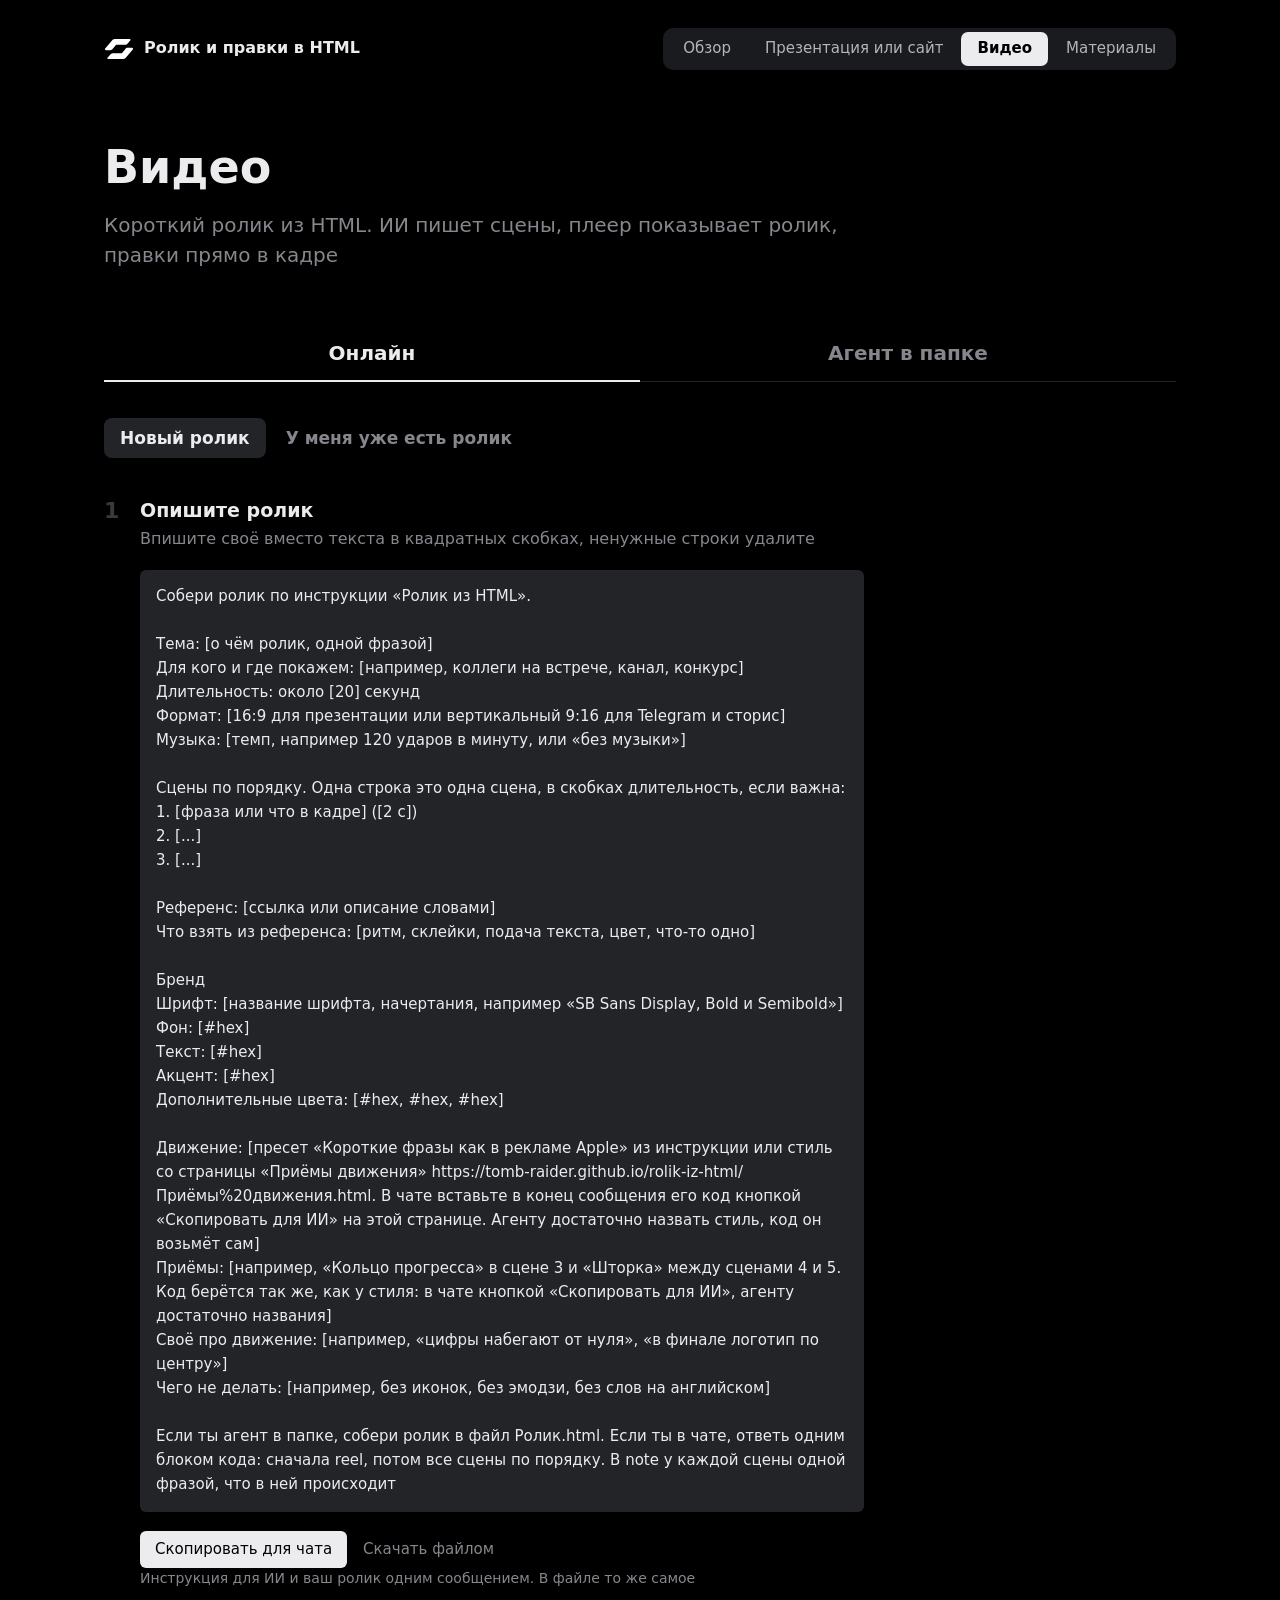
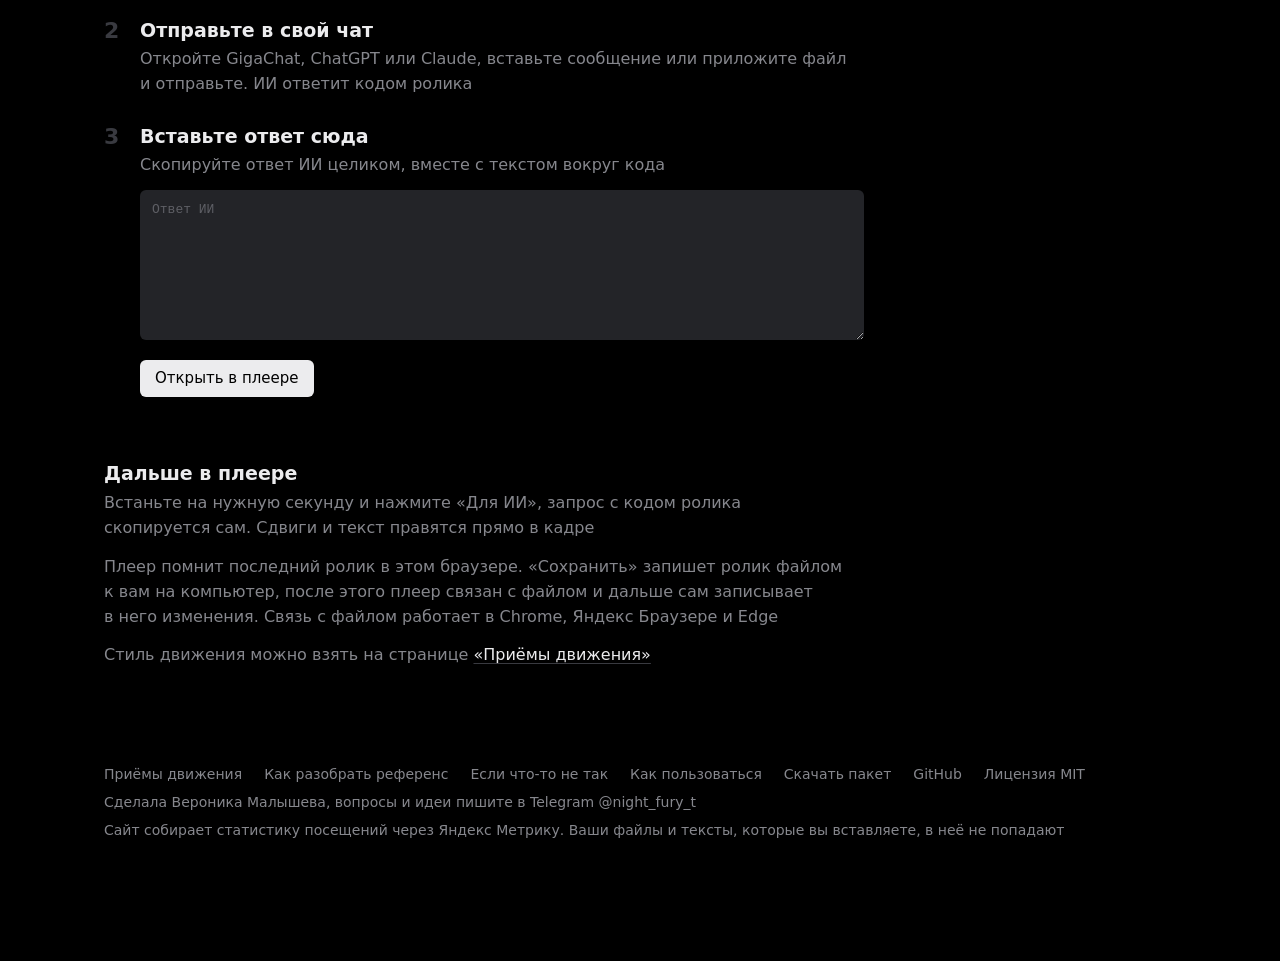
==== commit 8a787cf0: "Сквозная шапка с Материалами, закладка со схемой, авторский надзор, контакты, крестик выхода в режим" ====
--- a/Видео.html
+++ b/Видео.html
@@ -35,13 +35,13 @@
   });
 })();
 </script>
-<link rel="stylesheet" href="site.css?v=202611060539">
+<link rel="stylesheet" href="site.css?v=202611061317">
 </head>
 <body>
 <div class="site">
   <header class="s-top">
     <a class="s-name" href="index.html"><img src="logo-white.svg" alt="">Ролик и&nbsp;правки в&nbsp;HTML</a>
-    <nav class="seg"><a href="index.html">Что это</a><a href="Презентация.html">Презентация или сайт</a><a class="on" href="Видео.html">Видео</a></nav>
+    <nav class="seg"><a href="index.html">Обзор</a><a href="Презентация.html">Презентация или&nbsp;сайт</a><a class="on" href="Видео.html">Видео</a><a href="%D0%9F%D1%80%D0%B8%D1%91%D0%BC%D1%8B%20%D0%B4%D0%B2%D0%B8%D0%B6%D0%B5%D0%BD%D0%B8%D1%8F.html">Материалы</a></nav>
   </header>
 
   <h1>Видео</h1>
@@ -82,7 +82,7 @@
         <h3>Дальше в&nbsp;плеере</h3>
         <p class="mute">Встаньте на нужную секунду и&nbsp;нажмите «Для ИИ», запрос с&nbsp;кодом ролика скопируется сам. Сдвиги и&nbsp;текст правятся прямо в&nbsp;кадре</p>
         <p class="mute">Плеер помнит последний ролик в&nbsp;этом браузере. «Сохранить» запишет ролик файлом к&nbsp;вам на компьютер, после этого плеер связан с&nbsp;файлом и&nbsp;дальше сам записывает в&nbsp;него изменения. Связь с&nbsp;файлом работает в&nbsp;Chrome, Яндекс Браузере и&nbsp;Edge</p>
-        <p class="mute">Стиль движения можно взять на странице <a href="https://tomb-raider.github.io/rolik-iz-html/%D0%9F%D1%80%D0%B8%D1%91%D0%BC%D1%8B%20%D0%B4%D0%B2%D0%B8%D0%B6%D0%B5%D0%BD%D0%B8%D1%8F.html">«Приёмы движения»</a></p>
+        <p class="mute">Стиль движения можно взять на странице <a href="%D0%9F%D1%80%D0%B8%D1%91%D0%BC%D1%8B%20%D0%B4%D0%B2%D0%B8%D0%B6%D0%B5%D0%BD%D0%B8%D1%8F.html">«Приёмы движения»</a></p>
       </div>
     </div>
 
@@ -115,7 +115,7 @@
         <button class="btn" data-copy>Скопировать фразу</button>
       </div>
       <ol class="steps side">
-        <li><span class="n">1</span><div><h3>Отправьте фразу</h3><p>Агент скачает пакет и&nbsp;прочитает инструкцию</p></div></li>
+        <li><span class="n">1</span><div><h3>Отправьте фразу</h3><p>Агент скачает пакет и&nbsp;прочитает инструкцию. На&nbsp;Mac при первом скачивании система может предложить поставить инструменты разработчика, согласитесь</p></div></li>
         <li><span class="n">2</span><div><h3>Опишите ролик</h3><p>Заполните шаблон на вкладке «Онлайн», нажмите «Скопировать&nbsp;для&nbsp;чата» и&nbsp;отправьте агенту вторым сообщением. Агенту подходит то&nbsp;же, что и&nbsp;чату</p></div></li>
         <li><span class="n">3</span><div><h3>Смотрите в&nbsp;плеере</h3><p>Агент соберёт Ролик.html и&nbsp;откроет его. Нажмите «Связать с&nbsp;файлом», и&nbsp;правки агента будут появляться сами</p></div></li>
       </ol>
@@ -123,18 +123,19 @@
   </section>
 
   <div class="foot">
-    <a href="https://tomb-raider.github.io/rolik-iz-html/%D0%9F%D1%80%D0%B8%D1%91%D0%BC%D1%8B%20%D0%B4%D0%B2%D0%B8%D0%B6%D0%B5%D0%BD%D0%B8%D1%8F.html">Приёмы движения</a>
-    <a href="https://tomb-raider.github.io/rolik-iz-html/%D0%9A%D0%B0%D0%BA%20%D1%80%D0%B0%D0%B7%D0%BE%D0%B1%D1%80%D0%B0%D1%82%D1%8C%20%D1%80%D0%B5%D1%84%D0%B5%D1%80%D0%B5%D0%BD%D1%81.html">Как разобрать референс</a>
-    <a href="https://tomb-raider.github.io/rolik-iz-html/%D0%95%D1%81%D0%BB%D0%B8%20%D1%87%D1%82%D0%BE-%D1%82%D0%BE%20%D0%BD%D0%B5%20%D1%82%D0%B0%D0%BA.html">Если что-то не так</a>
+    <a href="%D0%9F%D1%80%D0%B8%D1%91%D0%BC%D1%8B%20%D0%B4%D0%B2%D0%B8%D0%B6%D0%B5%D0%BD%D0%B8%D1%8F.html">Приёмы движения</a>
+    <a href="%D0%9A%D0%B0%D0%BA%20%D1%80%D0%B0%D0%B7%D0%BE%D0%B1%D1%80%D0%B0%D1%82%D1%8C%20%D1%80%D0%B5%D1%84%D0%B5%D1%80%D0%B5%D0%BD%D1%81.html">Как разобрать референс</a>
+    <a href="%D0%95%D1%81%D0%BB%D0%B8%20%D1%87%D1%82%D0%BE-%D1%82%D0%BE%20%D0%BD%D0%B5%20%D1%82%D0%B0%D0%BA.html">Если что-то не так</a>
     <a href="https://github.com/Tomb-Raider/rolik-iz-html/blob/main/%D0%9A%D0%B0%D0%BA%20%D0%BF%D0%BE%D0%BB%D1%8C%D0%B7%D0%BE%D0%B2%D0%B0%D1%82%D1%8C%D1%81%D1%8F.md">Как пользоваться</a>
     <a href="https://github.com/Tomb-Raider/rolik-iz-html/archive/refs/heads/main.zip">Скачать пакет</a>
     <a href="https://github.com/Tomb-Raider/rolik-iz-html">GitHub</a>
     <span>Лицензия MIT</span>
+    <span class="who">Сделала Вероника Малышева, вопросы и&nbsp;идеи пишите в&nbsp;<a href="https://t.me/night_fury_t">Telegram @night_fury_t</a></span>
   </div>
 </div>
 <input type="file" id="reelIn" accept=".html,.htm,image/*,font/*,.woff,.woff2,.ttf,.otf" multiple hidden>
 <div id="drop">Отпустите, чтобы открыть ролик</div>
-<script src="site.js?v=202611060539"></script>
-<script src="reel.js?v=202611060539"></script>
+<script src="site.js?v=202611061317"></script>
+<script src="reel.js?v=202611061317"></script>
 </body>
 </html>
--- a/site.css
+++ b/site.css
@@ -22,7 +22,7 @@
 button { font: inherit; }
 
 .site { max-width: 1120px; margin: 0 auto; padding: 28px 24px 120px; }
-.s-top { display: flex; flex-wrap: wrap; align-items: baseline; justify-content: space-between; gap: 8px 24px; margin-bottom: 72px; }
+.s-top { display: flex; flex-wrap: wrap; align-items: center; justify-content: space-between; gap: 8px 24px; margin-bottom: 72px; }
 .s-name { display: inline-flex; align-items: center; gap: 10px; color: var(--ui-fg); font-weight: 600; text-decoration: none; }
 .s-name img { display: block; width: auto; height: 22px; }
 
@@ -37,7 +37,8 @@
 #drop { position: fixed; inset: 0; z-index: 20; display: none; align-items: center; justify-content: center;
   background: rgba(18, 19, 22, .86); font: 600 28px/1.2 var(--display); pointer-events: none; }
 #drop.on { display: flex; }
-/* Вкладки сегментами: «Что это», «Презентация или сайт», «Видео» */
+/* Вкладки сегментами: «Обзор», «Презентация или сайт», «Видео», «Материалы». На страницах материалов те же правила
+   вставляет скрипт «Сборка страниц пакета/материалы для общего сайта.py» */
 .seg { display: inline-flex; gap: 2px; padding: 4px; border-radius: 10px; background: #1A1B1E; font-size: 15px; }
 .seg a { padding: 7px 16px; border-radius: 7px; color: #B4B5BA; text-decoration: none; text-align: center; line-height: 1.3; }
 .seg a:hover { color: var(--ui-fg); }
@@ -140,11 +141,61 @@
 .fmt button { appearance: none; border: 0; border-radius: 6px; background: none; color: var(--ui-mute); padding: 7px 12px; cursor: pointer; }
 .fmt button.on { background: var(--ui-line); color: var(--ui-fg); }
 .bm { display: inline-block; padding: 7px 14px; border-radius: 6px; background: var(--ui-line); color: var(--ui-fg); text-decoration: none; font-size: 15px; cursor: grab; }
+/* Закладка «Режим правок»: слева настоящая кнопка в пунктирной рамке, справа схема браузера, где копия кнопки
+   сама едет на панель закладок (site.js). Пока кнопку тащат, вверху окна подсказка #toTop */
+.bmk { display: grid; grid-template-columns: minmax(0, .8fr) minmax(0, 1.2fr); gap: 16px; }
+.bmk-grab { display: flex; flex-direction: column; align-items: center; justify-content: center; gap: 16px; min-height: 300px; padding: 24px 20px;
+  border: 1.5px dashed #5A5B61; border-radius: 12px; text-align: center; }
+.bmk-grab:hover { border-color: var(--ui-mute); }
+.bmk-grab .bm { display: inline-flex; align-items: center; gap: 10px; padding: 11px 18px 11px 14px; border-radius: 8px; background: var(--ui-line2); font-size: 16px; }
+.bmk-grab .bm:active { cursor: grabbing; }
+.bmk-grab .grip { width: 8px; height: 14px; fill: var(--ui-mute); }
+.bmk-grab p { margin: 0; max-width: 220px; color: var(--ui-mute); font-size: 15px; line-height: 1.45; }
+.bmk-demo { position: relative; display: flex; padding: 14px; border-radius: 12px; background: var(--tile); container-type: inline-size; }
+.br { flex: 1; display: flex; flex-direction: column; border: 1px solid var(--ui-line2); border-radius: 10px; overflow: hidden; }
+.br-top { display: flex; align-items: center; gap: 6px; padding: 9px 12px; }
+.br-top i { width: 9px; height: 9px; border-radius: 50%; background: var(--ui-line2); }
+.br-url { flex: 1; height: 18px; margin-left: 10px; border-radius: 9px; background: #1A1B1E; }
+.br-bar { display: flex; align-items: center; gap: 8px; padding: 7px 12px 9px; border-top: 1px solid var(--ui-line); border-bottom: 1px solid var(--ui-line); }
+.br-fake { flex-shrink: 1; width: 46px; min-width: 14px; height: 10px; border-radius: 5px; background: #1F2024; }
+.br-slot { flex-shrink: 0; padding: 3px 10px; border: 1px dashed var(--ui-mute); border-radius: 6px; color: var(--ui-mute); font-size: 13px; line-height: 1.3; white-space: nowrap; }
+.br-cap { flex-shrink: 0; margin-left: auto; color: var(--ui-mute); font-size: 13px; white-space: nowrap; }
+.br-page { flex: 1; display: flex; flex-direction: column; align-items: center; justify-content: flex-end; gap: 8px; padding: 18px 16px 22px; }
+.br-line { align-self: stretch; height: 8px; border-radius: 4px; background: #1A1B1E; }
+.br-line.short { align-self: flex-start; width: 60%; }
+.br-btn { margin-top: auto; padding: 6px 12px; border-radius: 6px; background: var(--ui-line2); color: var(--ui-fg); font-size: 14px; line-height: 1.4; white-space: nowrap; }
+.br-ghost { position: absolute; left: 0; top: 0; z-index: 2; opacity: 0; pointer-events: none; }
+.br-ghost svg { position: absolute; right: -10px; bottom: -14px; width: 18px; height: 18px; }
+.br-ghost svg path { fill: var(--ui-fg); stroke: #000; stroke-width: 1; }
+.bmk-arrow { position: absolute; inset: 0; width: 100%; height: 100%; overflow: visible; pointer-events: none; }
+.bmk-arrow path { fill: none; stroke: var(--ui-mute); stroke-width: 1.5; }
+.bmk-arrow .line { stroke-dasharray: 5 5; }
+@container (max-width: 380px) { .br-fake + .br-fake { display: none; } }
+@container (max-width: 300px) { .br-cap { display: none; } }
+#toTop { position: fixed; left: 0; right: 0; top: 0; z-index: 30; display: flex; align-items: center; justify-content: center; gap: 14px;
+  padding: 18px 16px 22px; background: rgba(0, 0, 0, .9); color: var(--ui-fg); font: 600 22px/1.3 var(--display); text-align: center;
+  pointer-events: none; transform: translateY(-110%); transition: transform .2s; }
+#toTop.on { transform: none; }
+#toTop svg { flex-shrink: 0; width: 26px; height: 34px; animation: toTop 1s ease-in-out infinite; }
+#toTop path { fill: none; stroke: var(--ui-fg); stroke-width: 2; }
+@keyframes toTop { 50% { transform: translateY(-6px); } }
+@media (prefers-reduced-motion: reduce) { #toTop svg { animation: none; } }
+/* Подсказка про авторский надзор: кусок сайта с замечанием режима правок, рядом текст */
+.tip-ex { display: grid; grid-template-columns: minmax(0, 1fr) minmax(0, 1fr); gap: 32px 40px; align-items: center; margin-top: 72px; }
+.tip-ex h3 { margin: 0 0 8px; font: 600 22px/1.3 var(--display); }
+.tip-ex p { margin: 0; color: var(--ui-mute); }
+.tip-site { position: relative; padding: 22px 22px 26px; border-radius: 12px; background: var(--tile); }
+.tip-site i { display: block; height: 10px; margin: 0 0 10px; border-radius: 5px; background: #1F2024; }
+.tip-site i.h { width: 55%; height: 16px; margin-bottom: 16px; background: #2A2B30; }
+.tip-site i.s { width: 70%; }
+.tip-btn { display: inline-block; margin-top: 8px; padding: 7px 14px; border-radius: 6px; background: #2A2B30; color: var(--ui-mute); font-size: 13px; outline: 1.5px solid #1F9EEB; outline-offset: 3px; }
+.tip-note { position: absolute; right: 18px; bottom: 18px; max-width: 190px; padding: 7px 11px; border-radius: 8px; background: #1F9EEB; color: #fff; font-size: 13px; line-height: 1.35; }
 pre.phrase { max-width: 760px; margin: 10px 0 10px; padding: 16px 18px; border-radius: 8px; background: var(--ui-line); font: 14px/1.55 var(--mono); white-space: pre-wrap; overflow-wrap: anywhere; }
 .agent { max-width: 760px; margin-top: 28px; }
 .foot { display: flex; flex-wrap: wrap; gap: 6px 22px; margin-top: 96px; font-size: 14px; color: var(--ui-mute); }
 .foot a { color: var(--ui-mute); text-decoration: none; }
 .foot a:hover { color: var(--ui-fg); }
+.foot .who { flex-basis: 100%; }
 
 /* Живые примеры. Режим правок: блок едет и прилипает к краю заголовка. Ролик: пресет Apple, его рисует site.js */
 .ex { position: relative; overflow: hidden; aspect-ratio: 16 / 9; border-radius: 4px; background: #0B0D10; container-type: inline-size; }
@@ -252,12 +303,17 @@
   .pair .row { justify-content: flex-start; }
   .links { grid-template-columns: 1fr; gap: 24px; }
   .seg { display: flex; width: 100%; font-size: 14px; }
-  .seg a { flex: 1; padding: 7px 8px; }
+  .seg a { flex: 1; display: flex; align-items: center; justify-content: center; padding: 7px 4px; }
   h2.far { margin-top: 112px; }
   .tabs a { font-size: 15px; padding: 12px 2px 14px; }
   .split { grid-template-columns: 1fr; }
   .split .side { position: static; }
   .drop { min-height: 220px; }
+  .bmk { grid-template-columns: 1fr; }
+  .tip-ex { grid-template-columns: 1fr; margin-top: 56px; }
+  .tip-note { position: static; display: block; margin-top: 14px; max-width: none; }
+  .bmk-grab { min-height: 180px; }
+  .bmk-demo { min-height: 280px; }
 }
 @media (min-width: 641px) and (max-width: 900px) {
   .links { grid-template-columns: 1fr 1fr; }
